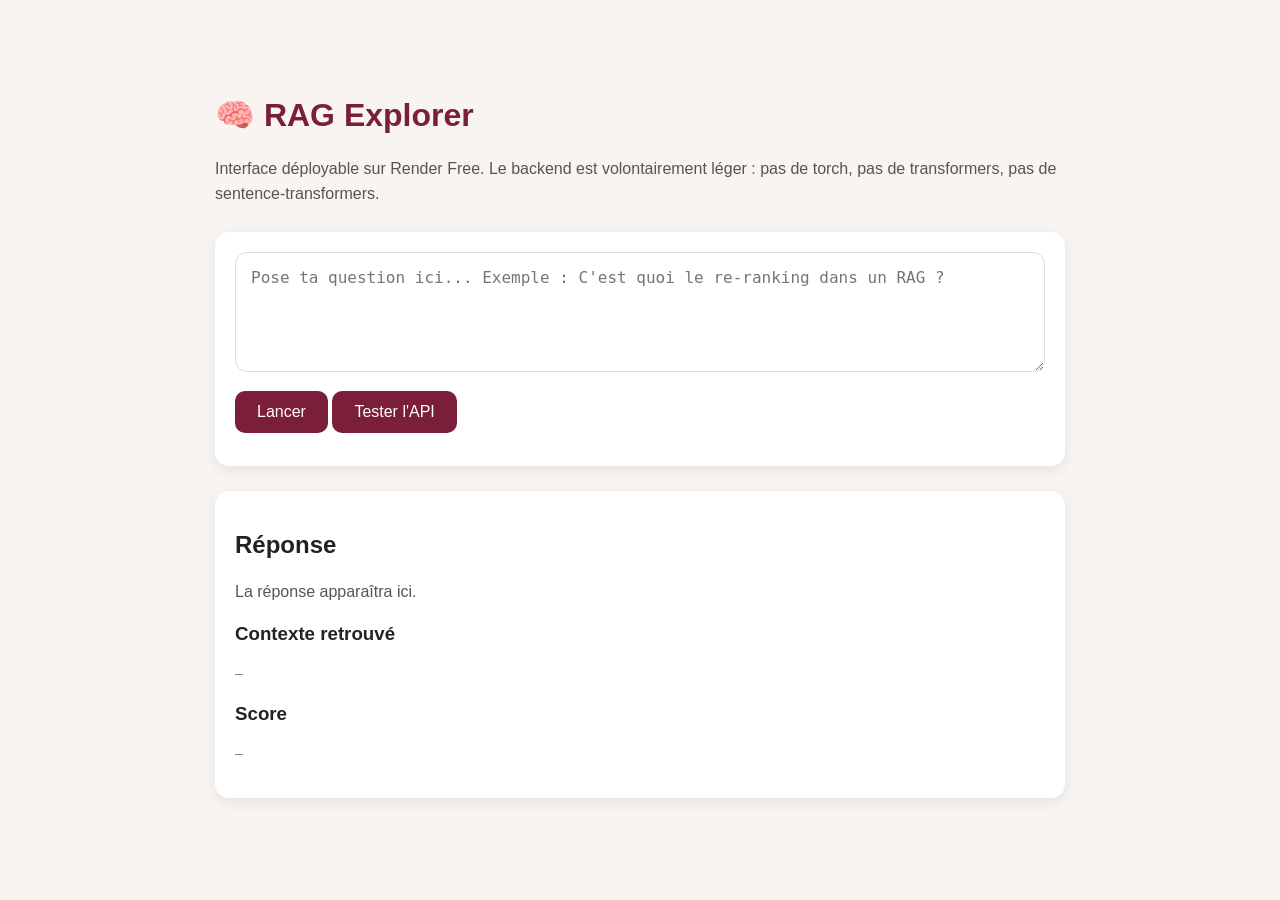
==== frontend/index.html @ 339ba439 "Add files via upload" ====
<!DOCTYPE html>
<html lang="fr">
<head>
  <meta charset="UTF-8" />
  <meta name="viewport" content="width=device-width, initial-scale=1.0" />
  <title>RAG Explorer — Render</title>
  <style>
    body {
      margin: 0;
      font-family: Arial, sans-serif;
      background: #f7f4f2;
      color: #222;
    }
    .container {
      max-width: 850px;
      margin: 50px auto;
      padding: 25px;
    }
    h1 { color: #7b1e3a; }
    p { color: #555; line-height: 1.6; }
    textarea {
      width: 100%;
      min-height: 120px;
      padding: 15px;
      font-size: 16px;
      border: 1px solid #ddd;
      border-radius: 12px;
      resize: vertical;
      box-sizing: border-box;
    }
    button {
      margin-top: 15px;
      padding: 12px 22px;
      font-size: 16px;
      background: #7b1e3a;
      color: white;
      border: none;
      border-radius: 10px;
      cursor: pointer;
    }
    button:hover { background: #5f162c; }
    button:disabled { background: #aaa; cursor: not-allowed; }
    .card {
      margin-top: 25px;
      padding: 20px;
      background: white;
      border-radius: 14px;
      box-shadow: 0 4px 14px rgba(0, 0, 0, 0.08);
    }
    .small {
      font-size: 13px;
      color: #777;
      font-family: monospace;
    }
    .error { color: #b91c1c; }
    .success { color: #166534; }
  </style>
</head>
<body>
  <div class="container">
    <h1>🧠 RAG Explorer</h1>
    <p>
      Interface déployable sur Render Free. Le backend est volontairement léger :
      pas de torch, pas de transformers, pas de sentence-transformers.
    </p>

    <div class="card">
      <textarea id="question" placeholder="Pose ta question ici... Exemple : C'est quoi le re-ranking dans un RAG ?"></textarea>
      <br>
      <button id="askBtn" onclick="askQuestion()">Lancer</button>
      <button onclick="checkAPI()">Tester l'API</button>
      <p id="status" class="small"></p>
    </div>

    <div class="card">
      <h2>Réponse</h2>
      <p id="answer">La réponse apparaîtra ici.</p>

      <h3>Contexte retrouvé</h3>
      <p id="context" class="small">—</p>

      <h3>Score</h3>
      <p id="score" class="small">—</p>
    </div>
  </div>

  <script>
    const API_BASE = window.location.hostname
      ? window.location.origin
      : "http://127.0.0.1:8000";

    async function checkAPI() {
      const status = document.getElementById("status");
      status.textContent = "Test en cours...";
      status.className = "small";

      try {
        const response = await fetch(`${API_BASE}/health`);
        if (!response.ok) throw new Error(`HTTP ${response.status}`);
        const data = await response.json();
        status.textContent = `API connectée : ${data.status}`;
        status.className = "small success";
      } catch (error) {
        status.textContent = "API inaccessible : " + error.message;
        status.className = "small error";
      }
    }

    async function askQuestion() {
      const question = document.getElementById("question").value.trim();
      const answerElem = document.getElementById("answer");
      const contextElem = document.getElementById("context");
      const scoreElem = document.getElementById("score");
      const btn = document.getElementById("askBtn");

      if (!question) {
        answerElem.textContent = "Veuillez saisir une question.";
        return;
      }

      btn.disabled = true;
      btn.textContent = "Recherche...";
      answerElem.textContent = "Chargement...";
      contextElem.textContent = "—";
      scoreElem.textContent = "—";

      try {
        const response = await fetch(`${API_BASE}/ask`, {
          method: "POST",
          headers: {"Content-Type": "application/json"},
          body: JSON.stringify({question})
        });

        if (!response.ok) throw new Error(`Erreur API : ${response.status}`);

        const data = await response.json();
        answerElem.textContent = data.answer || "Pas de réponse.";
        contextElem.textContent = data.context || "Pas de contexte.";
        scoreElem.textContent = data.score !== undefined ? data.score : "Pas de score.";
      } catch (error) {
        answerElem.textContent = "Erreur : impossible de contacter l'API. " + error.message;
      } finally {
        btn.disabled = false;
        btn.textContent = "Lancer";
      }
    }
  </script>
</body>
</html>
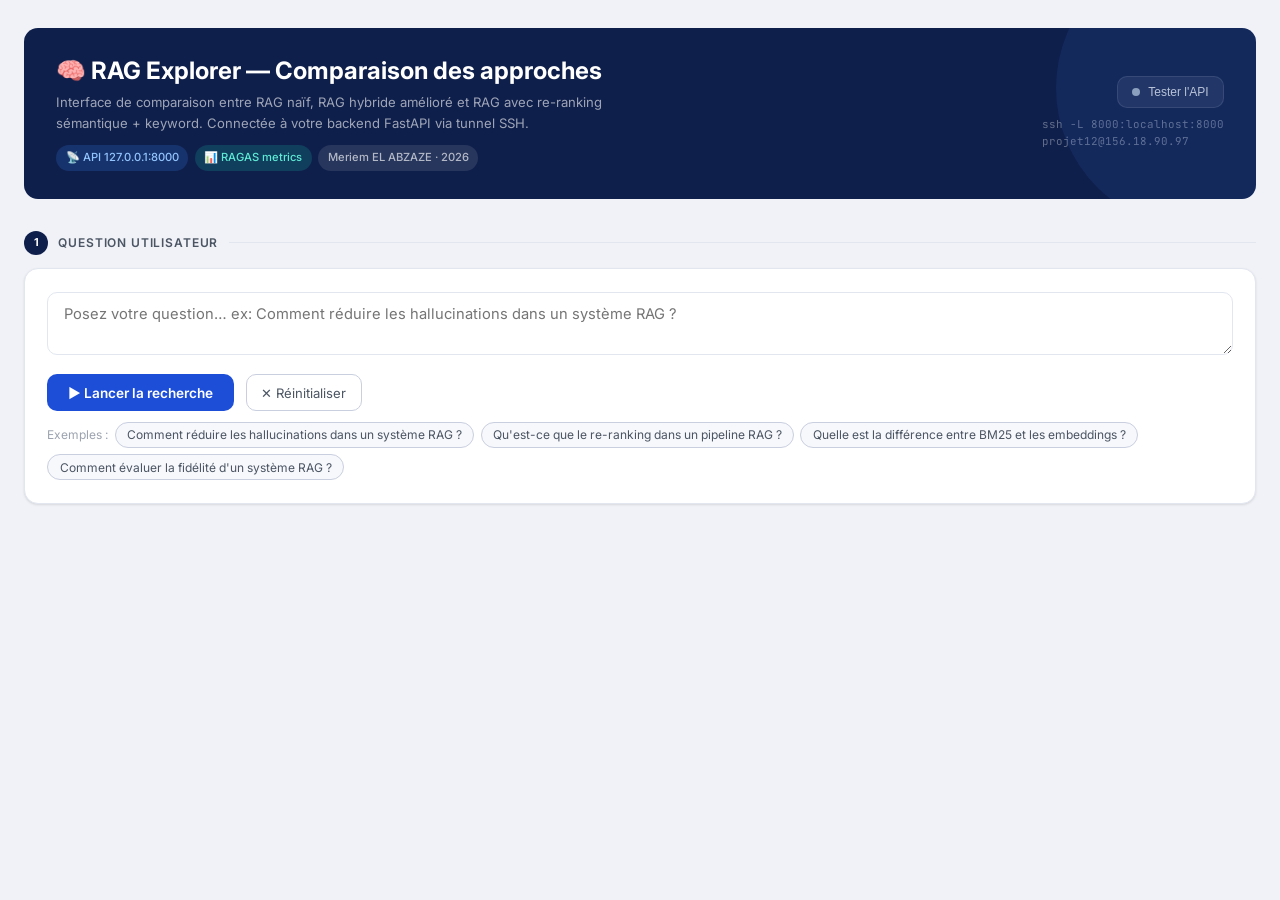
==== commit 6c5ff416: "Update print statement from 'Hello' to 'Goodbye'" ====
--- a/frontend/index.html
+++ b/frontend/index.html
@@ -1,149 +1,737 @@
 <!DOCTYPE html>
 <html lang="fr">
 <head>
-  <meta charset="UTF-8" />
-  <meta name="viewport" content="width=device-width, initial-scale=1.0" />
-  <title>RAG Explorer — Render</title>
-  <style>
-    body {
-      margin: 0;
-      font-family: Arial, sans-serif;
-      background: #f7f4f2;
-      color: #222;
-    }
-    .container {
-      max-width: 850px;
-      margin: 50px auto;
-      padding: 25px;
-    }
-    h1 { color: #7b1e3a; }
-    p { color: #555; line-height: 1.6; }
-    textarea {
-      width: 100%;
-      min-height: 120px;
-      padding: 15px;
-      font-size: 16px;
-      border: 1px solid #ddd;
-      border-radius: 12px;
-      resize: vertical;
-      box-sizing: border-box;
-    }
-    button {
-      margin-top: 15px;
-      padding: 12px 22px;
-      font-size: 16px;
-      background: #7b1e3a;
-      color: white;
-      border: none;
-      border-radius: 10px;
-      cursor: pointer;
-    }
-    button:hover { background: #5f162c; }
-    button:disabled { background: #aaa; cursor: not-allowed; }
-    .card {
-      margin-top: 25px;
-      padding: 20px;
-      background: white;
-      border-radius: 14px;
-      box-shadow: 0 4px 14px rgba(0, 0, 0, 0.08);
-    }
-    .small {
-      font-size: 13px;
-      color: #777;
-      font-family: monospace;
-    }
-    .error { color: #b91c1c; }
-    .success { color: #166534; }
-  </style>
+<meta charset="UTF-8">
+<meta name="viewport" content="width=device-width, initial-scale=1.0">
+<title>RAG Explorer — Interface de comparaison</title>
+<link rel="preconnect" href="https://fonts.googleapis.com">
+<link href="https://fonts.googleapis.com/css2?family=Inter:wght@400;500;600;700&family=JetBrains+Mono:wght@400;500&display=swap" rel="stylesheet">
+<style>
+*,*::before,*::after{box-sizing:border-box;margin:0;padding:0}
+:root{
+  --bg:#f0f2f7;
+  --surface:#ffffff;
+  --surface2:#f7f8fc;
+  --border:#e2e6ef;
+  --border2:#c9cfdf;
+  --text:#111827;
+  --text2:#4b5563;
+  --text3:#9ca3af;
+  --navy:#0f1f4b;
+  --blue:#1d4ed8;
+  --blue-l:#eff6ff;
+  --blue-m:#3b82f6;
+  --green:#16a34a;
+  --green-l:#f0fdf4;
+  --orange:#d97706;
+  --orange-l:#fffbeb;
+  --red:#dc2626;
+  --red-l:#fef2f2;
+  --purple:#7c3aed;
+  --purple-l:#f5f3ff;
+  --r:10px;
+  --rl:14px;
+  --sh:0 1px 3px rgba(0,0,0,.07),0 1px 2px rgba(0,0,0,.04);
+  --sh-md:0 4px 16px rgba(0,0,0,.08);
+}
+html{scroll-behavior:smooth}
+body{font-family:'Inter',sans-serif;background:var(--bg);color:var(--text);font-size:14.5px;line-height:1.6;min-height:100vh}
+.page{max-width:1280px;margin:0 auto;padding:1.75rem 1.5rem 5rem}
+ 
+/* ── HEADER ── */
+.header-card{
+  background:var(--navy);border-radius:var(--rl);padding:1.75rem 2rem;
+  margin-bottom:2rem;display:flex;align-items:center;justify-content:space-between;gap:1.5rem;
+  position:relative;overflow:hidden;
+}
+.header-card::before{content:'';position:absolute;right:-80px;top:-80px;width:280px;height:280px;border-radius:50%;background:rgba(59,130,246,.1);pointer-events:none}
+.htext h1{font-size:1.5rem;font-weight:700;color:#fff;margin-bottom:.35rem;line-height:1.25}
+.htext p{font-size:.82rem;color:rgba(255,255,255,.6);max-width:560px;line-height:1.6}
+.hbadges{display:flex;flex-wrap:wrap;gap:.4rem;margin-top:.7rem}
+.hbadge{font-size:.7rem;font-weight:500;padding:.25rem .6rem;border-radius:999px;display:inline-flex;align-items:center;gap:.3rem}
+.hb-blue{background:rgba(59,130,246,.2);color:#93c5fd}
+.hb-green{background:rgba(20,184,166,.2);color:#5eead4}
+.hb-gray{background:rgba(255,255,255,.1);color:rgba(255,255,255,.65)}
+.api-status{
+  display:flex;align-items:center;gap:.5rem;font-size:.75rem;
+  background:rgba(255,255,255,.07);border:1px solid rgba(255,255,255,.1);
+  border-radius:var(--r);padding:.5rem .9rem;flex-shrink:0;cursor:pointer;
+  color:rgba(255,255,255,.75);transition:background .2s;white-space:nowrap;
+}
+.api-status:hover{background:rgba(255,255,255,.12)}
+.status-dot{width:8px;height:8px;border-radius:50%;flex-shrink:0}
+.dot-ok{background:#4ade80;box-shadow:0 0 6px #4ade80}
+.dot-err{background:#f87171;box-shadow:0 0 6px #f87171}
+.dot-idle{background:#94a3b8}
+ 
+/* ── SECTIONS ── */
+.section{margin-bottom:1.75rem}
+.sec-head{display:flex;align-items:center;gap:.65rem;margin-bottom:.85rem}
+.sec-num{width:24px;height:24px;border-radius:50%;background:var(--navy);color:#fff;display:flex;align-items:center;justify-content:center;font-size:.68rem;font-weight:700;flex-shrink:0}
+.sec-label{font-size:.75rem;font-weight:600;letter-spacing:.07em;text-transform:uppercase;color:var(--text2)}
+.sec-line{flex:1;height:1px;background:var(--border)}
+ 
+/* ── CARD ── */
+.card{background:var(--surface);border:1px solid var(--border);border-radius:var(--rl);box-shadow:var(--sh)}
+.cp{padding:1.4rem}
+ 
+/* ── QUESTION ZONE ── */
+.q-textarea{
+  width:100%;border:1.5px solid var(--border);border-radius:var(--r);
+  padding:.8rem 1rem;font-size:.92rem;font-family:'Inter',sans-serif;
+  color:var(--text);background:var(--surface);resize:vertical;
+  outline:none;transition:border-color .2s,box-shadow .2s;min-height:60px;
+}
+.q-textarea:focus{border-color:var(--blue-m);box-shadow:0 0 0 3px rgba(59,130,246,.1)}
+.q-row{display:flex;align-items:center;gap:.75rem;flex-wrap:wrap;margin-top:.8rem}
+.btn-run{
+  display:inline-flex;align-items:center;gap:.45rem;
+  background:var(--blue);color:#fff;border:none;border-radius:var(--r);
+  padding:.65rem 1.3rem;font-size:.85rem;font-weight:600;cursor:pointer;font-family:'Inter',sans-serif;
+  transition:background .2s,box-shadow .2s,transform .1s;
+}
+.btn-run:hover:not(:disabled){background:#1e40af;box-shadow:0 4px 14px rgba(29,78,216,.3)}
+.btn-run:active:not(:disabled){transform:scale(.97)}
+.btn-run:disabled{background:#94a3b8;cursor:not-allowed}
+.btn-clear{
+  display:inline-flex;align-items:center;gap:.4rem;
+  background:transparent;color:var(--text2);border:1px solid var(--border2);
+  border-radius:var(--r);padding:.6rem .9rem;font-size:.82rem;cursor:pointer;font-family:'Inter',sans-serif;
+  transition:all .2s;
+}
+.btn-clear:hover{border-color:var(--blue-m);color:var(--blue);background:var(--blue-l)}
+.examples-row{margin-top:.65rem;display:flex;flex-wrap:wrap;gap:.4rem;align-items:center}
+.ex-label{font-size:.75rem;color:var(--text3)}
+.ex-btn{
+  font-size:.75rem;padding:.28rem .7rem;border-radius:999px;
+  border:1px solid var(--border2);background:var(--surface2);color:var(--text2);
+  cursor:pointer;font-family:'Inter',sans-serif;transition:all .2s;
+}
+.ex-btn:hover{border-color:var(--blue-m);color:var(--blue);background:var(--blue-l)}
+ 
+/* ── PROGRESS ── */
+.prog-bar{height:3px;background:var(--border);border-radius:3px;overflow:hidden;margin-bottom:1.5rem;display:none}
+.prog-bar.on{display:block}
+.prog-fill{height:100%;background:linear-gradient(90deg,var(--blue-m),#06b6d4);width:0;transition:width .35s ease;border-radius:3px}
+ 
+/* ── 3-COL GRID ── */
+.three-grid{display:grid;grid-template-columns:repeat(3,1fr);gap:1.1rem}
+@media(max-width:900px){.three-grid{grid-template-columns:1fr}}
+ 
+/* ── RAG COLUMN ── */
+.rag-col{border:1px solid var(--border);border-radius:var(--rl);overflow:hidden;box-shadow:var(--sh)}
+.rag-col-head{padding:.85rem 1.1rem;display:flex;align-items:center;justify-content:space-between;border-bottom:1px solid var(--border)}
+.rh-naive{background:#fff8f0;border-bottom-color:#fde8c8}
+.rh-improved{background:#f0fdf9;border-bottom-color:#a7f3d0}
+.rh-rerank{background:var(--purple-l);border-bottom-color:#ddd6fe}
+.rag-col-title{font-size:.8rem;font-weight:700}
+.rct-naive{color:#92400e}
+.rct-improved{color:#065f46}
+.rct-rerank{color:#5b21b6}
+.risk-pill{font-size:.68rem;font-weight:600;padding:.22rem .55rem;border-radius:999px}
+.rp-low{background:var(--green-l);color:var(--green)}
+.rp-medium{background:var(--orange-l);color:var(--orange)}
+.rp-high{background:var(--red-l);color:var(--red)}
+.rp-none{background:var(--surface2);color:var(--text3)}
+.rag-col-body{padding:1.1rem;background:var(--surface);display:flex;flex-direction:column;gap:.85rem}
+.answer-block{
+  font-size:.85rem;color:var(--text);line-height:1.7;
+  border-left:3px solid var(--border2);padding:.5rem .8rem;
+  background:var(--surface2);border-radius:0 6px 6px 0;
+}
+.ab-naive{border-left-color:#f59e0b}
+.ab-improved{border-left-color:#10b981}
+.ab-rerank{border-left-color:#8b5cf6}
+.field-label{font-size:.7rem;font-weight:600;text-transform:uppercase;letter-spacing:.06em;color:var(--text3);margin-bottom:.3rem}
+.source-list{display:flex;flex-direction:column;gap:.35rem}
+.source-item{
+  font-family:'JetBrains Mono',monospace;font-size:.72rem;
+  background:var(--surface2);border:1px solid var(--border);border-radius:6px;
+  padding:.35rem .6rem;color:var(--text2);word-break:break-all;
+}
+.score-row{display:flex;align-items:center;gap:.6rem}
+.score-val{font-family:'JetBrains Mono',monospace;font-size:.9rem;font-weight:600}
+.sv-green{color:var(--green)}.sv-orange{color:var(--orange)}.sv-red{color:var(--red)}.sv-blue{color:var(--blue-m)}
+.score-bar-bg{flex:1;height:5px;border-radius:3px;background:var(--border);overflow:hidden}
+.score-bar-fill{height:100%;border-radius:3px;transition:width .7s ease}
+.sbf-green{background:var(--green)}.sbf-orange{background:var(--orange)}.sbf-red{background:var(--red)}.sbf-blue{background:var(--blue-m)}
+ 
+/* ── METRICS ── */
+.metrics-grid{display:grid;grid-template-columns:repeat(6,1fr);gap:.9rem}
+@media(max-width:900px){.metrics-grid{grid-template-columns:repeat(3,1fr)}}
+@media(max-width:500px){.metrics-grid{grid-template-columns:repeat(2,1fr)}}
+.metric-card{
+  background:var(--surface);border:1px solid var(--border);border-radius:var(--r);
+  padding:1rem 1.1rem;box-shadow:var(--sh);
+}
+.mc-label{font-size:.68rem;font-weight:600;text-transform:uppercase;letter-spacing:.06em;color:var(--text3);margin-bottom:.4rem}
+.mc-val{font-size:1.4rem;font-weight:700;font-family:'JetBrains Mono',monospace;line-height:1;margin-bottom:.2rem}
+.mc-sub{font-size:.72rem;color:var(--text3)}
+.mc-bar-bg{height:4px;border-radius:2px;background:var(--border);margin-top:.7rem}
+.mc-bar-fill{height:100%;border-radius:2px;transition:width .8s ease}
+ 
+/* ── COMPARE TABLE ── */
+.cmp-table{width:100%;border-collapse:collapse;font-size:.82rem}
+.cmp-table th,.cmp-table td{padding:.6rem .85rem;border-bottom:1px solid var(--border);text-align:left}
+.cmp-table th{font-size:.72rem;font-weight:600;text-transform:uppercase;letter-spacing:.05em;color:var(--text2);background:var(--surface2)}
+.cmp-table tr:last-child td{border-bottom:none}
+.cmp-table tr:hover td{background:var(--surface2)}
+td.td-good{color:var(--green);font-family:'JetBrains Mono',monospace;font-weight:600}
+td.td-mid{color:var(--orange);font-family:'JetBrains Mono',monospace;font-weight:600}
+td.td-bad{color:var(--red);font-family:'JetBrains Mono',monospace;font-weight:600}
+td.td-purple{color:var(--purple);font-family:'JetBrains Mono',monospace;font-weight:600}
+td.td-mono{font-family:'JetBrains Mono',monospace}
+ 
+/* ── DEBUG ── */
+.debug-toggle{
+  display:inline-flex;align-items:center;gap:.4rem;font-size:.75rem;cursor:pointer;
+  color:var(--text3);border:1px solid var(--border);background:var(--surface);
+  border-radius:var(--r);padding:.35rem .75rem;font-family:'Inter',sans-serif;
+  transition:all .2s;
+}
+.debug-toggle:hover{color:var(--blue);border-color:var(--blue-m);background:var(--blue-l)}
+.debug-box{
+  font-family:'JetBrains Mono',monospace;font-size:.75rem;
+  background:#0f172a;color:#94a3b8;border-radius:var(--r);
+  padding:1rem;overflow-x:auto;white-space:pre-wrap;word-break:break-all;
+  border:1px solid #1e293b;margin-top:.75rem;max-height:320px;overflow-y:auto;
+  display:none;line-height:1.6;
+}
+.debug-box .json-key{color:#7dd3fc}
+.debug-box .json-str{color:#86efac}
+.debug-box .json-num{color:#fcd34d}
+.debug-box .json-bool{color:#f9a8d4}
+.debug-box .json-null{color:#94a3b8}
+ 
+/* ── ERROR BOX ── */
+.error-box{
+  background:var(--red-l);border:1px solid #fca5a5;border-radius:var(--r);
+  padding:1rem 1.2rem;font-size:.85rem;color:var(--red);line-height:1.65;
+  display:none;margin-bottom:1.5rem;
+}
+.error-box strong{display:block;margin-bottom:.3rem}
+ 
+/* ── PLACEHOLDER ── */
+.placeholder{text-align:center;padding:2.5rem 1rem;color:var(--text3)}
+.ph-icon{font-size:2.2rem;margin-bottom:.6rem;opacity:.35}
+ 
+/* ── ANIMATIONS ── */
+@keyframes fadeUp{from{opacity:0;transform:translateY(8px)}to{opacity:1;transform:translateY(0)}}
+.anim{animation:fadeUp .4s ease forwards}
+@keyframes spin{from{transform:rotate(0)}to{transform:rotate(360deg)}}
+.spin{animation:spin .7s linear infinite;display:inline-block}
+</style>
 </head>
 <body>
-  <div class="container">
-    <h1>🧠 RAG Explorer</h1>
-    <p>
-      Interface déployable sur Render Free. Le backend est volontairement léger :
-      pas de torch, pas de transformers, pas de sentence-transformers.
-    </p>
-
-    <div class="card">
-      <textarea id="question" placeholder="Pose ta question ici... Exemple : C'est quoi le re-ranking dans un RAG ?"></textarea>
-      <br>
-      <button id="askBtn" onclick="askQuestion()">Lancer</button>
-      <button onclick="checkAPI()">Tester l'API</button>
-      <p id="status" class="small"></p>
-    </div>
-
-    <div class="card">
-      <h2>Réponse</h2>
-      <p id="answer">La réponse apparaîtra ici.</p>
-
-      <h3>Contexte retrouvé</h3>
-      <p id="context" class="small">—</p>
-
-      <h3>Score</h3>
-      <p id="score" class="small">—</p>
-    </div>
-  </div>
-
-  <script>
-    const API_BASE = window.location.hostname
-      ? window.location.origin
-      : "http://127.0.0.1:8000";
-
-    async function checkAPI() {
-      const status = document.getElementById("status");
-      status.textContent = "Test en cours...";
-      status.className = "small";
-
-      try {
-        const response = await fetch(`${API_BASE}/health`);
-        if (!response.ok) throw new Error(`HTTP ${response.status}`);
-        const data = await response.json();
-        status.textContent = `API connectée : ${data.status}`;
-        status.className = "small success";
-      } catch (error) {
-        status.textContent = "API inaccessible : " + error.message;
-        status.className = "small error";
-      }
+<div class="page">
+ 
+<!-- ── HEADER ── -->
+<div class="header-card">
+  <div class="htext">
+    <h1>🧠 RAG Explorer — Comparaison des approches</h1>
+    <p>Interface de comparaison entre RAG naïf, RAG hybride amélioré et RAG avec re-ranking sémantique + keyword. Connectée à votre backend FastAPI via tunnel SSH.</p>
+    <div class="hbadges">
+      <span class="hbadge hb-blue">📡 API 127.0.0.1:8000</span>
+      <span class="hbadge hb-green">📊 RAGAS metrics</span>
+      <span class="hbadge hb-gray">Meriem EL ABZAZE · 2026</span>
+    </div>
+  </div>
+  <div style="display:flex;flex-direction:column;align-items:flex-end;gap:.5rem;flex-shrink:0">
+    <button class="api-status" id="statusBtn" onclick="checkAPI()" title="Cliquer pour tester la connexion">
+      <div class="status-dot dot-idle" id="statusDot"></div>
+      <span id="statusLabel">Tester l'API</span>
+    </button>
+    <div style="font-size:.68rem;color:rgba(255,255,255,.35);font-family:'JetBrains Mono',monospace">ssh -L 8000:localhost:8000<br>projet12@156.18.90.97</div>
+  </div>
+</div>
+ 
+<!-- ── ZONE 1: QUESTION ── -->
+<div class="section">
+  <div class="sec-head">
+    <div class="sec-num">1</div>
+    <span class="sec-label">Question utilisateur</span>
+    <div class="sec-line"></div>
+  </div>
+  <div class="card cp">
+    <textarea class="q-textarea" id="qInput" rows="2"
+      placeholder="Posez votre question… ex: Comment réduire les hallucinations dans un système RAG ?"></textarea>
+    <div class="q-row">
+      <button class="btn-run" id="runBtn" onclick="launch()">▶ Lancer la recherche</button>
+      <button class="btn-clear" onclick="clearAll()">✕ Réinitialiser</button>
+    </div>
+    <div class="examples-row">
+      <span class="ex-label">Exemples :</span>
+      <button class="ex-btn" onclick="setQ(this)">Comment réduire les hallucinations dans un système RAG ?</button>
+      <button class="ex-btn" onclick="setQ(this)">Qu'est-ce que le re-ranking dans un pipeline RAG ?</button>
+      <button class="ex-btn" onclick="setQ(this)">Quelle est la différence entre BM25 et les embeddings ?</button>
+      <button class="ex-btn" onclick="setQ(this)">Comment évaluer la fidélité d'un système RAG ?</button>
+    </div>
+  </div>
+</div>
+ 
+<!-- ── PROGRESS ── -->
+<div class="prog-bar" id="progBar"><div class="prog-fill" id="progFill"></div></div>
+ 
+<!-- ── ERROR ── -->
+<div class="error-box" id="errBox">
+  <strong>⚠ Impossible de contacter l'API</strong>
+  <span id="errMsg"></span>
+  <div style="margin-top:.5rem;font-size:.78rem;opacity:.8">
+    Vérifiez que : 1) le tunnel SSH est ouvert (<code>ssh -L 8000:localhost:8000 projet12@156.18.90.97</code>)
+    · 2) uvicorn tourne sur le serveur · 3) pas de CORS bloqué (ajoutez <code>allow_origins=["*"]</code> dans FastAPI)
+  </div>
+</div>
+ 
+<!-- ── ZONE 2: COMPARAISON ── -->
+<div class="section" id="zone2" style="display:none">
+  <div class="sec-head">
+    <div class="sec-num">2</div>
+    <span class="sec-label">Comparaison des trois approches RAG</span>
+    <div class="sec-line"></div>
+  </div>
+  <div class="three-grid" id="ragGrid"></div>
+</div>
+ 
+<!-- ── ZONE 3: METRICS ── -->
+<div class="section" id="zone3" style="display:none">
+  <div class="sec-head">
+    <div class="sec-num">3</div>
+    <span class="sec-label">Métriques d'évaluation (RAG amélioré)</span>
+    <div class="sec-line"></div>
+  </div>
+  <div id="metricsArea"></div>
+</div>
+ 
+<!-- ── ZONE 4: DEBUG ── -->
+<div class="section" id="zone4" style="display:none">
+  <div class="sec-head">
+    <div class="sec-num">4</div>
+    <span class="sec-label">Debug — JSON brut reçu</span>
+    <div class="sec-line"></div>
+  </div>
+  <div class="card cp">
+    <button class="debug-toggle" onclick="toggleDebug()">
+      <span id="debugArrow">▶</span> Afficher le JSON brut de l'API
+    </button>
+    <pre class="debug-box" id="debugBox"></pre>
+  </div>
+</div>
+ 
+</div><!-- /page -->
+ 
+<script>
+/* ─────────────────────────────────────────
+   CONFIG
+───────────────────────────────────────── */
+const API_URL = 'http://127.0.0.1:8000/ask';
+ 
+/* ─────────────────────────────────────────
+   HELPERS
+───────────────────────────────────────── */
+function setQ(btn){ document.getElementById('qInput').value = btn.textContent.trim() }
+ 
+function scoreColor(v, type='text'){
+  if(v===null||v===undefined||isNaN(v)) return type==='bar'?'sbf-blue':'sv-blue';
+  const n = parseFloat(v);
+  if(n >= 0.75) return type==='bar'?'sbf-green':'sv-green';
+  if(n >= 0.5)  return type==='bar'?'sbf-orange':'sv-orange';
+  return type==='bar'?'sbf-red':'sv-red';
+}
+ 
+function riskPill(risk){
+  if(!risk) return '<span class="risk-pill rp-none">—</span>';
+  const r = risk.toLowerCase();
+  if(r==='low')    return '<span class="risk-pill rp-low">🟢 Faible</span>';
+  if(r==='medium') return '<span class="risk-pill rp-medium">🟡 Moyen</span>';
+  if(r==='high')   return '<span class="risk-pill rp-high">🔴 Élevé</span>';
+  return `<span class="risk-pill rp-none">${risk}</span>`;
+}
+ 
+function fmt(v){ return (v===null||v===undefined)?'—':parseFloat(v).toFixed(2) }
+ 
+function parseSources(raw){
+  /* Accepte :
+     - string "rag pdf3.pdf p30 hybrid=1.229 | rag pdf3.pdf p22 hybrid=1.206"
+     - array ["…","…"]
+     - undefined / null
+  */
+  if(!raw) return [];
+  if(Array.isArray(raw)) return raw;
+  return raw.split('|').map(s=>s.trim()).filter(Boolean);
+}
+ 
+/* Syntaxe JSON colorée (simple) */
+function colorJson(json){
+  return json
+    .replace(/("(\\u[\da-fA-F]{4}|\\[^u]|[^\\"])*"(?=\s*:))/g,'<span class="json-key">$1</span>')
+    .replace(/("(\\u[\da-fA-F]{4}|\\[^u]|[^\\"])*")/g,'<span class="json-str">$1</span>')
+    .replace(/\b(\d+\.?\d*)\b/g,'<span class="json-num">$1</span>')
+    .replace(/\b(true|false)\b/g,'<span class="json-bool">$1</span>')
+    .replace(/\bnull\b/g,'<span class="json-null">null</span>');
+}
+ 
+/* ─────────────────────────────────────────
+   TRANSFORM — adapté EXACTEMENT au JSON de l'API
+───────────────────────────────────────── */
+function transformAPIResponse(raw){
+  const n  = raw.naive_rag    || {};
+  const im = raw.improved_rag || {};
+  const rr = raw.rerank_rag   || {};
+ 
+  return {
+    question: raw.question || '',
+    naive: {
+      answer:            n.answer            || '(réponse non disponible)',
+      source:            n.source            || null,
+      page:              n.page              || null,
+      similarity_score:  n.similarity_score  !== undefined ? parseFloat(n.similarity_score) : null,
+      hallucination_risk:n.hallucination_risk|| null,
+    },
+    improved: {
+      answer:            im.answer           || '(réponse non disponible)',
+      sources:           parseSources(im.sources),
+      hallucination_risk:im.hallucination_risk|| null,
+      faithfulness:      im.faithfulness      !== undefined ? parseFloat(im.faithfulness)      : null,
+      answer_relevancy:  im.answer_relevancy  !== undefined ? parseFloat(im.answer_relevancy)  : null,
+      context_precision: im.context_precision !== undefined ? parseFloat(im.context_precision)  : null,
+    },
+    rerank: {
+      answer:  rr.answer  || '(réponse non disponible)',
+      sources: parseSources(rr.sources),
     }
-
-    async function askQuestion() {
-      const question = document.getElementById("question").value.trim();
-      const answerElem = document.getElementById("answer");
-      const contextElem = document.getElementById("context");
-      const scoreElem = document.getElementById("score");
-      const btn = document.getElementById("askBtn");
-
-      if (!question) {
-        answerElem.textContent = "Veuillez saisir une question.";
-        return;
-      }
-
-      btn.disabled = true;
-      btn.textContent = "Recherche...";
-      answerElem.textContent = "Chargement...";
-      contextElem.textContent = "—";
-      scoreElem.textContent = "—";
-
-      try {
-        const response = await fetch(`${API_BASE}/ask`, {
-          method: "POST",
-          headers: {"Content-Type": "application/json"},
-          body: JSON.stringify({question})
-        });
-
-        if (!response.ok) throw new Error(`Erreur API : ${response.status}`);
-
-        const data = await response.json();
-        answerElem.textContent = data.answer || "Pas de réponse.";
-        contextElem.textContent = data.context || "Pas de contexte.";
-        scoreElem.textContent = data.score !== undefined ? data.score : "Pas de score.";
-      } catch (error) {
-        answerElem.textContent = "Erreur : impossible de contacter l'API. " + error.message;
-      } finally {
-        btn.disabled = false;
-        btn.textContent = "Lancer";
-      }
+  };
+}
+ 
+/* ─────────────────────────────────────────
+   API STATUS CHECK
+───────────────────────────────────────── */
+async function checkAPI(){
+  const dot   = document.getElementById('statusDot');
+  const label = document.getElementById('statusLabel');
+  dot.className='status-dot dot-idle'; label.textContent='Vérification…';
+  try{
+    const r = await fetch(API_URL,{
+      method:'POST',headers:{'Content-Type':'application/json'},
+      body:JSON.stringify({question:'test'}),
+      signal:AbortSignal.timeout(5000)
+    });
+    if(r.ok){ dot.className='status-dot dot-ok'; label.textContent='API connectée ✓' }
+    else     { dot.className='status-dot dot-err'; label.textContent='HTTP '+r.status }
+  } catch(e){
+    dot.className='status-dot dot-err';
+    label.textContent='API inaccessible';
+  }
+}
+ 
+/* ─────────────────────────────────────────
+   PROGRESS BAR
+───────────────────────────────────────── */
+let progTimer=null;
+function startProg(){
+  const bar=document.getElementById('progBar'),fill=document.getElementById('progFill');
+  bar.classList.add('on'); let p=0;
+  progTimer=setInterval(()=>{ p=Math.min(p+Math.random()*10,88); fill.style.width=p+'%' },200);
+}
+function endProg(){
+  clearInterval(progTimer);
+  const fill=document.getElementById('progFill');
+  fill.style.width='100%';
+  setTimeout(()=>{ document.getElementById('progBar').classList.remove('on'); fill.style.width='0' },400);
+}
+ 
+/* ─────────────────────────────────────────
+   MAIN LAUNCH
+───────────────────────────────────────── */
+async function launch(){
+  const q = document.getElementById('qInput').value.trim();
+  if(!q){ document.getElementById('qInput').focus(); return; }
+ 
+  const btn=document.getElementById('runBtn');
+  btn.disabled=true;
+  btn.innerHTML='<span class="spin">⏳</span> Recherche en cours…';
+  document.getElementById('errBox').style.display='none';
+  startProg();
+ 
+  try{
+    const res = await fetch(API_URL,{
+      method:'POST',
+      headers:{'Content-Type':'application/json'},
+      body:JSON.stringify({question:q}),
+      signal:AbortSignal.timeout(60000)   // 60s max (GPU peut être lent)
+    });
+ 
+    if(!res.ok){
+      throw new Error(`Erreur HTTP ${res.status} — ${res.statusText}`);
     }
-  </script>
+ 
+    const raw  = await res.json();
+    const data = transformAPIResponse(raw);
+ 
+    endProg();
+    renderAll(data, raw);
+ 
+  } catch(e){
+    endProg();
+    const box=document.getElementById('errBox');
+    document.getElementById('errMsg').textContent=e.message;
+    box.style.display='block';
+    ['zone2','zone3','zone4'].forEach(id=>document.getElementById(id).style.display='none');
+  } finally{
+    btn.disabled=false;
+    btn.innerHTML='▶ Lancer la recherche';
+  }
+}
+ 
+/* ─────────────────────────────────────────
+   RENDER
+───────────────────────────────────────── */
+function renderAll(data, raw){
+  renderRAGGrid(data);
+  renderMetrics(data.improved);
+  renderDebug(raw);
+ 
+  ['zone2','zone3','zone4'].forEach((id,i)=>{
+    const el=document.getElementById(id);
+    el.style.display='block'; el.style.opacity='0'; el.style.transform='translateY(8px)';
+    setTimeout(()=>{
+      el.style.transition='opacity .4s ease,transform .4s ease';
+      el.style.opacity='1'; el.style.transform='translateY(0)';
+    }, i*120);
+  });
+  setTimeout(()=>document.getElementById('zone2').scrollIntoView({behavior:'smooth',block:'start'}),200);
+}
+ 
+/* ─── RAG GRID ─── */
+function renderRAGGrid(data){
+  const grid=document.getElementById('ragGrid');
+ 
+  /* helper: source list */
+  function srcList(sources){
+    if(!sources||sources.length===0) return '<span style="font-size:.75rem;color:var(--text3)">—</span>';
+    return '<div class="source-list">'+sources.map(s=>`<div class="source-item">📄 ${s}</div>`).join('')+'</div>';
+  }
+ 
+  /* helper: score row */
+  function scoreRow(label, val){
+    if(val===null||val===undefined) return '';
+    const n=parseFloat(val), pct=Math.min(Math.round(n*100),100);
+    const tc=scoreColor(n,'text'), bc=scoreColor(n,'bar');
+    return `
+    <div>
+      <div class="field-label">${label}</div>
+      <div class="score-row">
+        <span class="score-val ${tc}">${fmt(val)}</span>
+        <div class="score-bar-bg"><div class="score-bar-fill ${bc}" style="width:${pct}%"></div></div>
+      </div>
+    </div>`;
+  }
+ 
+  /* ── RAG NAÏF ── */
+  const naiveSrc = data.naive.source
+    ? `${data.naive.source}${data.naive.page?' · page '+data.naive.page:''}`
+    : null;
+ 
+  const colNaive=`
+  <div class="rag-col anim">
+    <div class="rag-col-head rh-naive">
+      <span class="rag-col-title rct-naive">🔶 RAG naïf (baseline)</span>
+      ${riskPill(data.naive.hallucination_risk)}
+    </div>
+    <div class="rag-col-body">
+      <div>
+        <div class="field-label">Réponse générée</div>
+        <div class="answer-block ab-naive">${data.naive.answer}</div>
+      </div>
+      ${naiveSrc?`<div><div class="field-label">Source</div><div class="source-list"><div class="source-item">📄 ${naiveSrc}</div></div></div>`:''}
+      ${scoreRow('Score de similarité cosinus', data.naive.similarity_score)}
+      <div>
+        <div class="field-label">Caractéristiques</div>
+        <div style="display:flex;flex-wrap:wrap;gap:.3rem">
+          <span style="font-size:.72rem;padding:.2rem .5rem;border-radius:5px;background:#fff8f0;border:1px solid #fde8c8;color:#92400e">Top-1 retrieval</span>
+          <span style="font-size:.72rem;padding:.2rem .5rem;border-radius:5px;background:#fff8f0;border:1px solid #fde8c8;color:#92400e">Prompt simple</span>
+          <span style="font-size:.72rem;padding:.2rem .5rem;border-radius:5px;background:#fff8f0;border:1px solid #fde8c8;color:#92400e">Sans re-ranking</span>
+        </div>
+      </div>
+    </div>
+  </div>`;
+ 
+  /* ── RAG AMÉLIORÉ ── */
+  const colImproved=`
+  <div class="rag-col anim" style="animation-delay:.08s">
+    <div class="rag-col-head rh-improved">
+      <span class="rag-col-title rct-improved">✅ RAG hybride amélioré</span>
+      ${riskPill(data.improved.hallucination_risk)}
+    </div>
+    <div class="rag-col-body">
+      <div>
+        <div class="field-label">Réponse générée</div>
+        <div class="answer-block ab-improved">${data.improved.answer}</div>
+      </div>
+      <div>
+        <div class="field-label">Sources utilisées (BM25 + embeddings)</div>
+        ${srcList(data.improved.sources)}
+      </div>
+      ${scoreRow('Faithfulness', data.improved.faithfulness)}
+      ${scoreRow('Answer Relevancy', data.improved.answer_relevancy)}
+      ${scoreRow('Context Precision', data.improved.context_precision)}
+      <div>
+        <div class="field-label">Améliorations</div>
+        <div style="display:flex;flex-wrap:wrap;gap:.3rem">
+          <span style="font-size:.72rem;padding:.2rem .5rem;border-radius:5px;background:var(--green-l);border:1px solid #a7f3d0;color:var(--green)">BM25 + embeddings</span>
+          <span style="font-size:.72rem;padding:.2rem .5rem;border-radius:5px;background:var(--green-l);border:1px solid #a7f3d0;color:var(--green)">Top-k retrieval</span>
+          <span style="font-size:.72rem;padding:.2rem .5rem;border-radius:5px;background:var(--green-l);border:1px solid #a7f3d0;color:var(--green)">Prompt contraint</span>
+        </div>
+      </div>
+    </div>
+  </div>`;
+ 
+  /* ── RAG RE-RANKING ── */
+  const colRerank=`
+  <div class="rag-col anim" style="animation-delay:.16s">
+    <div class="rag-col-head rh-rerank">
+      <span class="rag-col-title rct-rerank">🔮 RAG + Re-ranking</span>
+      <span class="risk-pill rp-low" style="background:var(--purple-l);color:var(--purple);border:none">Sémantique + Keyword</span>
+    </div>
+    <div class="rag-col-body">
+      <div>
+        <div class="field-label">Réponse générée</div>
+        <div class="answer-block ab-rerank">${data.rerank.answer}</div>
+      </div>
+      <div>
+        <div class="field-label">Sources après re-ranking (score final)</div>
+        ${srcList(data.rerank.sources)}
+      </div>
+      <div>
+        <div class="field-label">Technique utilisée</div>
+        <div style="display:flex;flex-wrap:wrap;gap:.3rem">
+          <span style="font-size:.72rem;padding:.2rem .5rem;border-radius:5px;background:var(--purple-l);border:1px solid #ddd6fe;color:var(--purple)">Semantic search</span>
+          <span style="font-size:.72rem;padding:.2rem .5rem;border-radius:5px;background:var(--purple-l);border:1px solid #ddd6fe;color:var(--purple)">Keyword re-ranking</span>
+          <span style="font-size:.72rem;padding:.2rem .5rem;border-radius:5px;background:var(--purple-l);border:1px solid #ddd6fe;color:var(--purple)">Score hybride final</span>
+        </div>
+      </div>
+    </div>
+  </div>`;
+ 
+  grid.innerHTML = colNaive + colImproved + colRerank;
+}
+ 
+/* ─── METRICS ─── */
+function renderMetrics(im){
+  const area=document.getElementById('metricsArea');
+ 
+  function mCard(label, val, sub, delay){
+    if(val===null||val===undefined) return `
+    <div class="metric-card anim" style="animation-delay:${delay}s">
+      <div class="mc-label">${label}</div>
+      <div class="mc-val" style="color:var(--text3);font-size:1rem">—</div>
+      <div class="mc-sub">${sub}</div>
+    </div>`;
+    const n=parseFloat(val), pct=Math.min(Math.round(n*100),100);
+    const tc=scoreColor(n,'text'), bc=scoreColor(n,'bar');
+    return `
+    <div class="metric-card anim" style="animation-delay:${delay}s">
+      <div class="mc-label">${label}</div>
+      <div class="mc-val ${tc}">${fmt(val)}</div>
+      <div class="mc-sub">${sub}</div>
+      <div class="mc-bar-bg"><div class="mc-bar-fill ${bc}" style="width:${pct}%"></div></div>
+    </div>`;
+  }
+ 
+  const nSim = null; // pas de baseline_sim dans les métriques improved
+  const haiku = im.faithfulness!==null && im.answer_relevancy!==null && im.context_precision!==null;
+ 
+  area.innerHTML = `
+  <div class="metrics-grid" style="margin-bottom:1.1rem">
+    ${mCard('Faithfulness','🎯 RAG amélioré','Fidélité au contexte — '+(im.faithfulness!==null?fmt(im.faithfulness):'N/A'), .0)}
+    ${mCard('Faithfulness', im.faithfulness,'Réponse fondée sur les docs',.04)}
+    ${mCard('Answer Relevancy', im.answer_relevancy,'Pertinence de la réponse',.08)}
+    ${mCard('Context Precision', im.context_precision,'Qualité du classement',.12)}
+    ${mCard('Risque halluc.', im.hallucination_risk==='low'?0.9:im.hallucination_risk==='medium'?0.5:0.2,'Estimation du risque',.16)}
+    ${mCard('Sources utilisées', im.sources?im.sources.length/5:null,'Passages récupérés',.20)}
+  </div>
+  <div class="card cp">
+    <table class="cmp-table">
+      <thead><tr>
+        <th>Métrique</th>
+        <th>RAG naïf</th>
+        <th>RAG hybride amélioré</th>
+        <th>RAG re-ranking</th>
+      </tr></thead>
+      <tbody>
+        <tr>
+          <td>Risque hallucination</td>
+          <td class="td-bad">🔴 Élevé</td>
+          <td class="${im.hallucination_risk==='low'?'td-good':'td-mid'}">${riskPill(im.hallucination_risk).replace(/<[^>]+>/g,'')}</td>
+          <td class="td-good">🟢 Faible (estimé)</td>
+        </tr>
+        <tr>
+          <td>Faithfulness</td>
+          <td class="td-bad">Non mesuré</td>
+          <td class="${im.faithfulness!==null?scoreColor(im.faithfulness,'text').replace('sv-','td-'):''}>${im.faithfulness!==null?fmt(im.faithfulness):'—'}</td>
+          <td class="td-purple">—</td>
+        </tr>
+        <tr>
+          <td>Answer Relevancy</td>
+          <td class="td-bad">Non mesuré</td>
+          <td class="${im.answer_relevancy!==null?scoreColor(im.answer_relevancy,'text').replace('sv-','td-'):''}>${im.answer_relevancy!==null?fmt(im.answer_relevancy):'—'}</td>
+          <td class="td-purple">—</td>
+        </tr>
+        <tr>
+          <td>Context Precision</td>
+          <td class="td-bad">Non mesuré</td>
+          <td class="${im.context_precision!==null?scoreColor(im.context_precision,'text').replace('sv-','td-'):''}>${im.context_precision!==null?fmt(im.context_precision):'—'}</td>
+          <td class="td-purple">—</td>
+        </tr>
+        <tr>
+          <td>Stratégie retrieval</td>
+          <td class="td-mono">Cosinus top-1</td>
+          <td class="td-mono">BM25 + embed hybride</td>
+          <td class="td-mono">Semantic + keyword rerank</td>
+        </tr>
+      </tbody>
+    </table>
+  </div>`;
+}
+ 
+/* ─── DEBUG ─── */
+function renderDebug(raw){
+  const box=document.getElementById('debugBox');
+  const pretty=JSON.stringify(raw,null,2);
+  box.innerHTML=colorJson(pretty.replace(/&/g,'&amp;').replace(/</g,'&lt;').replace(/>/g,'&gt;'));
+}
+function toggleDebug(){
+  const box=document.getElementById('debugBox');
+  const arrow=document.getElementById('debugArrow');
+  const open=box.style.display==='block';
+  box.style.display=open?'none':'block';
+  arrow.textContent=open?'▶':'▼';
+}
+ 
+/* ─── CLEAR ─── */
+function clearAll(){
+  document.getElementById('qInput').value='';
+  document.getElementById('errBox').style.display='none';
+  ['zone2','zone3','zone4'].forEach(id=>document.getElementById(id).style.display='none');
+  const dot=document.getElementById('statusDot');
+  const label=document.getElementById('statusLabel');
+  dot.className='status-dot dot-idle'; label.textContent='Tester l\'API';
+}
+ 
+/* ─── KEYBOARD ─── */
+document.getElementById('qInput').addEventListener('keydown',e=>{
+  if(e.key==='Enter'&&!e.shiftKey){e.preventDefault();launch()}
+});
+ 
+/* Fix: class string concat bug in metrics table */
+/* The scoreColor returns 'sv-green' etc; for td classes we want 'td-good' etc */
+const _scOrig=scoreColor;
+window.tdClass=function(v){
+  if(v===null||v===undefined||isNaN(v))return '';
+  const n=parseFloat(v);
+  if(n>=0.75)return 'td-good';
+  if(n>=0.5) return 'td-mid';
+  return 'td-bad';
+}
+</script>
 </body>
 </html>
